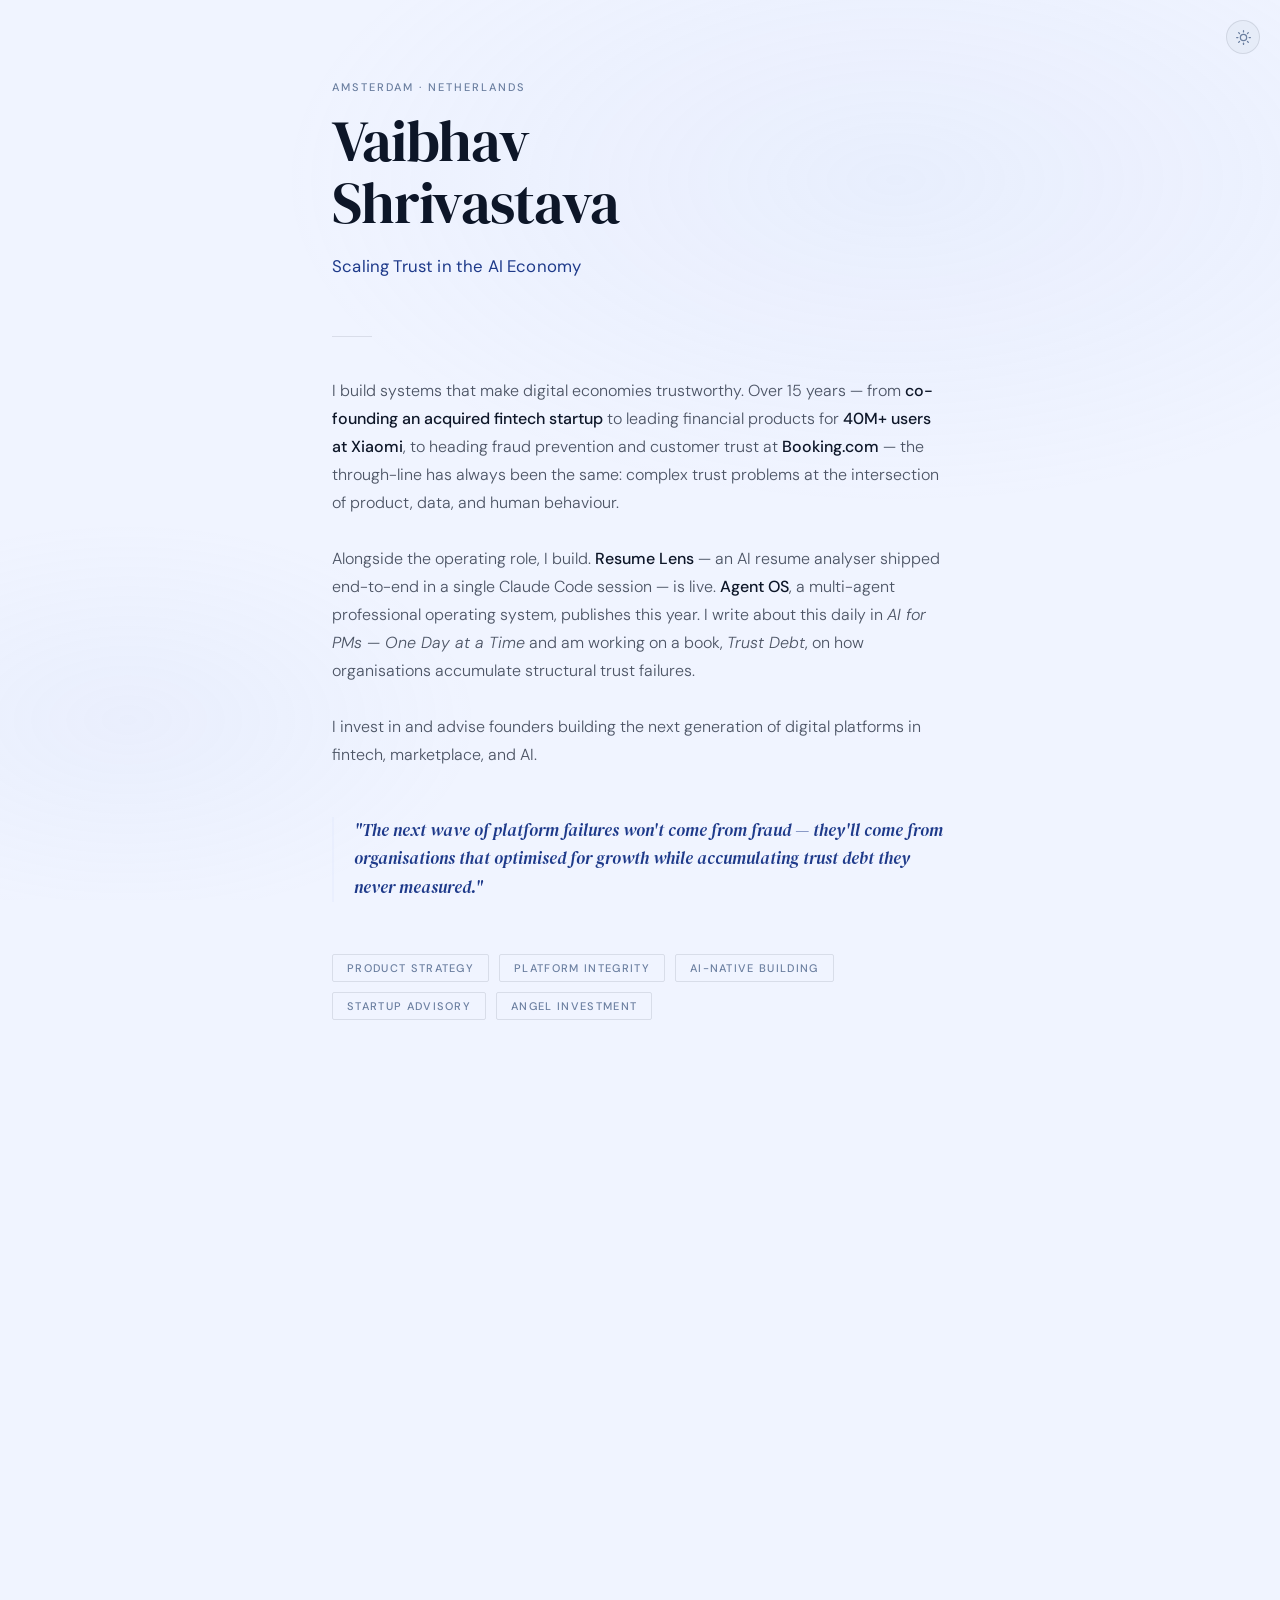
==== index.html @ 631b87b2 "P1 brand upgrade: footer identity, subscribe CTA, Integrity Brief section - Replace footer identity " ====
<!DOCTYPE html>
<html lang="en">
<head>
  <meta charset="UTF-8" />
  <meta name="viewport" content="width=device-width, initial-scale=1.0"/>
  <title>Vaibhav Shrivastava</title>
  <meta name="description" content="Building systems that make digital economies trustworthy. Head of Supplier Fraud at Booking.com. Writing about AI for PMs. Working on Trust Debt." />
  <meta property="og:type" content="website" />
  <meta property="og:url" content="https://vaibhav.sh" />
  <meta property="og:title" content="Vaibhav Shrivastava" />
  <meta property="og:description" content="Building systems that make digital economies trustworthy. Head of Supplier Fraud at Booking.com. Writing about AI for PMs. Working on Trust Debt." />
  <meta name="twitter:card" content="summary_large_image" />
  <meta name="twitter:title" content="Vaibhav Shrivastava" />
  <meta name="twitter:description" content="Building systems that make digital economies trustworthy. Head of Supplier Fraud at Booking.com. Writing about AI for PMs. Working on Trust Debt." />
  <meta property="og:image" content="https://vaibhav.sh/og-image.svg" />
  <meta name="twitter:image" content="https://vaibhav.sh/og-image.svg" />
  <link rel="icon" href="/favicon.svg" type="image/svg+xml" />
  <link rel="preconnect" href="https://fonts.googleapis.com">
  <link rel="preconnect" href="https://fonts.gstatic.com" crossorigin>
  <link href="https://fonts.googleapis.com/css2?family=DM+Serif+Display:ital@0;1&family=DM+Sans:wght@300;400;500&display=swap" rel="stylesheet">
  <link rel="stylesheet" href="/theme.css?v=2">
  <script>(function(){var t=localStorage.getItem('theme')||( window.matchMedia('(prefers-color-scheme: light)').matches?'light':'dark');if(t==='light')document.documentElement.setAttribute('data-theme','light');}());</script>
  <script type="application/ld+json">
  {
    "@context": "https://schema.org",
    "@type": "Person",
    "name": "Vaibhav Shrivastava",
    "url": "https://vaibhav.sh",
    "jobTitle": "Head of Supplier Fraud",
    "worksFor": { "@type": "Organization", "name": "Booking.com" },
    "description": "Building systems that make digital economies trustworthy. Head of Supplier Fraud at Booking.com. Writing about AI for PMs. Working on Trust Debt.",
    "sameAs": [
      "https://www.linkedin.com/in/vaibhavshri",
      "https://github.com/vaibhav-iitr",
      "https://pmstories.substack.com",
      "https://theintegritybrief.substack.com"
    ]
  }
  </script>
  <style>
    :root {
      --navy:     #080e1c;
      --navy-mid: #0d1628;
      --navy-lit: #162040;
      --accent:   #c8d8f8;
      --muted:    #5a7096;
      --white:    #f0f4ff;
      --border:   rgba(200, 216, 248, 0.1);
    }

    *, *::before, *::after { box-sizing: border-box; margin: 0; padding: 0; }

    html { scroll-behavior: smooth; }

    body {
      background: var(--navy);
      color: var(--white);
      font-family: 'DM Sans', sans-serif;
      font-weight: 300;
      min-height: 100vh;
      overflow-x: hidden;
    }

    /* Background texture */
    body::before {
      content: '';
      position: fixed;
      inset: 0;
      background:
        radial-gradient(ellipse 80% 60% at 70% 20%, rgba(30,60,120,0.25) 0%, transparent 60%),
        radial-gradient(ellipse 50% 40% at 10% 80%, rgba(15,35,80,0.3) 0%, transparent 55%);
      pointer-events: none;
      z-index: 0;
    }

    .wrap {
      position: relative;
      z-index: 1;
      max-width: 680px;
      margin: 0 auto;
      padding: 80px 32px 60px;
    }

    /* ── Header ── */
    .header {
      margin-bottom: 56px;
      opacity: 0;
      animation: fadeUp 0.8s ease forwards;
    }

    .eyebrow {
      font-size: 11px;
      font-weight: 500;
      letter-spacing: 0.18em;
      text-transform: uppercase;
      color: var(--muted);
      margin-bottom: 16px;
    }

    h1 {
      font-family: 'DM Serif Display', serif;
      font-size: clamp(2.4rem, 6vw, 3.6rem);
      font-weight: 400;
      line-height: 1.08;
      color: var(--white);
      margin-bottom: 20px;
      letter-spacing: -0.02em;
    }

    .tagline {
      font-size: 1.05rem;
      color: var(--accent);
      font-weight: 400;
      letter-spacing: 0.01em;
      line-height: 1.5;
    }

    /* ── Divider ── */
    .rule {
      width: 40px;
      height: 1px;
      background: var(--border);
      margin: 40px 0;
      opacity: 0;
      animation: fadeUp 0.8s ease 0.2s forwards;
    }

    /* ── Bio ── */
    .bio {
      font-size: 1rem;
      line-height: 1.75;
      color: rgba(240, 244, 255, 0.72);
      margin-bottom: 48px;
      opacity: 0;
      animation: fadeUp 0.8s ease 0.3s forwards;
    }

    .bio strong {
      color: var(--white);
      font-weight: 500;
    }

    /* ── Pillars ── */
    .pillars {
      display: flex;
      flex-wrap: wrap;
      gap: 10px;
      margin-bottom: 52px;
      opacity: 0;
      animation: fadeUp 0.8s ease 0.4s forwards;
    }

    .pill {
      font-size: 11px;
      font-weight: 500;
      letter-spacing: 0.12em;
      text-transform: uppercase;
      color: var(--muted);
      border: 1px solid var(--border);
      border-radius: 2px;
      padding: 6px 14px;
      transition: color 0.2s, border-color 0.2s;
    }

    .pill:hover {
      color: var(--accent);
      border-color: rgba(200,216,248,0.3);
    }

    /* ── Links ── */
    .links {
      display: flex;
      flex-direction: column;
      gap: 1px;
      margin-bottom: 52px;
      border: 1px solid var(--border);
      border-radius: 4px;
      overflow: hidden;
      opacity: 0;
      animation: fadeUp 0.8s ease 0.5s forwards;
    }

    .link-item {
      display: flex;
      align-items: center;
      justify-content: space-between;
      padding: 18px 24px;
      background: var(--navy-mid);
      text-decoration: none;
      color: var(--white);
      transition: background 0.2s;
      border-bottom: 1px solid var(--border);
    }

    .link-item:last-child { border-bottom: none; }

    .link-item:hover { background: var(--navy-lit); }

    .link-left {
      display: flex;
      align-items: center;
      gap: 16px;
    }

    .link-icon {
      width: 32px;
      height: 32px;
      display: flex;
      align-items: center;
      justify-content: center;
      color: var(--muted);
    }

    .link-icon svg {
      width: 16px;
      height: 16px;
      fill: currentColor;
    }

    .link-label {
      font-size: 0.9rem;
      font-weight: 400;
      color: var(--white);
    }

    .link-sub {
      font-size: 0.75rem;
      color: var(--muted);
      margin-top: 2px;
    }

    .link-arrow {
      color: var(--muted);
      font-size: 0.9rem;
      transition: transform 0.2s, color 0.2s;
    }

    .link-item:hover .link-arrow {
      transform: translateX(3px);
      color: var(--accent);
    }

    .link-item--muted {
      opacity: 0.5;
      cursor: default;
    }

    .link-item--muted:hover { background: var(--navy-mid); }

    .link-soon {
      font-size: 10px;
      font-weight: 500;
      letter-spacing: 0.12em;
      text-transform: uppercase;
      color: var(--muted);
      border: 1px solid var(--border);
      border-radius: 2px;
      padding: 3px 8px;
    }

    /* ── Subscribe ── */
    .subscribe-section {
      margin-bottom: 52px;
      opacity: 0;
      animation: fadeUp 0.8s ease 0.58s forwards;
    }

    .subscribe-intent {
      font-size: 0.88rem;
      color: rgba(240,244,255,0.55);
      line-height: 1.6;
      margin-bottom: 18px;
    }

    .subscribe-btn {
      display: inline-block;
      font-size: 0.82rem;
      font-weight: 500;
      letter-spacing: 0.08em;
      text-transform: uppercase;
      color: var(--accent);
      text-decoration: none;
      border: 1px solid rgba(200,216,248,0.25);
      border-radius: 3px;
      padding: 11px 22px;
      transition: background 0.2s, border-color 0.2s, color 0.2s;
    }

    .subscribe-btn:hover {
      background: rgba(200,216,248,0.07);
      border-color: rgba(200,216,248,0.45);
      color: var(--white);
    }

    /* ── Contact ── */
    .contact-section {
      margin-bottom: 52px;
      opacity: 0;
      animation: fadeUp 0.8s ease 0.6s forwards;
    }

    .section-label {
      font-size: 11px;
      font-weight: 500;
      letter-spacing: 0.18em;
      text-transform: uppercase;
      color: var(--muted);
      margin-bottom: 20px;
    }

    .contact-intent {
      font-size: 0.88rem;
      color: rgba(240,244,255,0.55);
      line-height: 1.6;
      margin-bottom: 24px;
    }

    form {
      display: flex;
      flex-direction: column;
      gap: 12px;
    }

    .form-row {
      display: grid;
      grid-template-columns: 1fr 1fr;
      gap: 12px;
    }

    input, textarea {
      width: 100%;
      background: var(--navy-mid);
      border: 1px solid var(--border);
      border-radius: 3px;
      padding: 14px 16px;
      color: var(--white);
      font-family: 'DM Sans', sans-serif;
      font-size: 0.88rem;
      font-weight: 300;
      outline: none;
      transition: border-color 0.2s;
      -webkit-appearance: none;
    }

    input::placeholder, textarea::placeholder {
      color: var(--muted);
    }

    input:focus, textarea:focus {
      border-color: rgba(200,216,248,0.35);
    }

    textarea {
      resize: vertical;
      min-height: 120px;
    }

    select {
      width: 100%;
      background: var(--navy-mid);
      border: 1px solid var(--border);
      border-radius: 3px;
      padding: 14px 16px;
      color: var(--white);
      font-family: 'DM Sans', sans-serif;
      font-size: 0.88rem;
      font-weight: 300;
      outline: none;
      transition: border-color 0.2s;
      -webkit-appearance: none;
      appearance: none;
      cursor: pointer;
      background-image: url("data:image/svg+xml,%3Csvg xmlns='http://www.w3.org/2000/svg' width='12' height='8' viewBox='0 0 12 8'%3E%3Cpath d='M1 1l5 5 5-5' stroke='%235a7096' stroke-width='1.5' fill='none' stroke-linecap='round'/%3E%3C/svg%3E");
      background-repeat: no-repeat;
      background-position: right 16px center;
    }

    select:focus { border-color: rgba(200,216,248,0.35); }
    select option { background: var(--navy-mid); color: var(--white); }

    /* ── Thesis pull-quote ── */
    .thesis {
      font-family: 'DM Serif Display', serif;
      font-style: italic;
      font-size: 1.05rem;
      line-height: 1.7;
      color: var(--accent);
      border-left: 2px solid rgba(200,216,248,0.15);
      padding-left: 20px;
      margin: 0 0 52px;
      opacity: 0;
      animation: fadeUp 0.8s ease 0.35s forwards;
    }

    /* ── Footer nav ── */
    .footer-nav { display: flex; align-items: center; gap: 20px; }
    .footer-nav-link {
      font-size: 0.78rem;
      color: var(--muted);
      text-decoration: none;
      letter-spacing: 0.05em;
      transition: color 0.2s;
    }
    .footer-nav-link:hover { color: var(--accent); }

    .form-note {
      font-size: 0.78rem;
      color: var(--muted);
      line-height: 1.5;
    }

    button[type="submit"] {
      align-self: flex-start;
      background: transparent;
      border: 1px solid rgba(200,216,248,0.3);
      border-radius: 3px;
      padding: 13px 28px;
      color: var(--accent);
      font-family: 'DM Sans', sans-serif;
      font-size: 0.82rem;
      font-weight: 500;
      letter-spacing: 0.1em;
      text-transform: uppercase;
      cursor: pointer;
      transition: background 0.2s, border-color 0.2s, color 0.2s;
    }

    button[type="submit"]:hover {
      background: rgba(200,216,248,0.07);
      border-color: rgba(200,216,248,0.5);
      color: var(--white);
    }

    .success-msg {
      display: none;
      font-size: 0.88rem;
      color: var(--accent);
      padding: 14px 16px;
      border: 1px solid rgba(200,216,248,0.2);
      border-radius: 3px;
      background: rgba(200,216,248,0.04);
    }

    /* ── Footer ── */
    footer {
      border-top: 1px solid var(--border);
      padding-top: 28px;
      display: flex;
      justify-content: space-between;
      align-items: center;
      opacity: 0;
      animation: fadeUp 0.8s ease 0.7s forwards;
    }

    .footer-name {
      font-size: 0.78rem;
      color: var(--muted);
      letter-spacing: 0.05em;
    }

    .footer-domain {
      font-size: 0.78rem;
      color: var(--muted);
      letter-spacing: 0.05em;
    }

    /* ── Animations ── */
    @keyframes fadeUp {
      from { opacity: 0; transform: translateY(16px); }
      to   { opacity: 1; transform: translateY(0); }
    }

    /* ── Responsive ── */
    @media (max-width: 480px) {
      .wrap { padding: 56px 24px 48px; }
      .form-row { grid-template-columns: 1fr; }
      footer { flex-direction: column; gap: 8px; text-align: center; }
    }
  </style>
</head>
<body>
  <button class="theme-toggle" id="themeToggle" aria-label="Toggle theme">
    <svg class="icon-moon" viewBox="0 0 24 24"><path d="M21 12.79A9 9 0 1 1 11.21 3 7 7 0 0 0 21 12.79z"/></svg>
    <svg class="icon-sun" viewBox="0 0 24 24"><circle cx="12" cy="12" r="5"/><line x1="12" y1="1" x2="12" y2="3"/><line x1="12" y1="21" x2="12" y2="23"/><line x1="4.22" y1="4.22" x2="5.64" y2="5.64"/><line x1="18.36" y1="18.36" x2="19.78" y2="19.78"/><line x1="1" y1="12" x2="3" y2="12"/><line x1="21" y1="12" x2="23" y2="12"/><line x1="4.22" y1="19.78" x2="5.64" y2="18.36"/><line x1="18.36" y1="5.64" x2="19.78" y2="4.22"/></svg>
  </button>
  <div class="wrap">

    <!-- Header -->
    <header class="header">
      <p class="eyebrow">Amsterdam · Netherlands</p>
      <h1>Vaibhav<br>Shrivastava</h1>
      <p class="tagline">Scaling Trust in the AI Economy</p>
    </header>

    <div class="rule"></div>

    <!-- Bio -->
    <p class="bio">
      I build systems that make digital economies trustworthy. Over 15 years — from
      <strong>co-founding an acquired fintech startup</strong> to leading financial products
      for <strong>40M+ users at Xiaomi</strong>, to heading fraud prevention and customer
      trust at <strong>Booking.com</strong> — the through-line has always been the same:
      complex trust problems at the intersection of product, data, and human behaviour.<br><br>
      Alongside the operating role, I build. <strong>Resume Lens</strong> — an AI resume
      analyser shipped end-to-end in a single Claude Code session — is live. <strong>Agent OS</strong>,
      a multi-agent professional operating system, publishes this year. I write about this daily
      in <em>AI for PMs — One Day at a Time</em> and am working on a book, <em>Trust Debt</em>,
      on how organisations accumulate structural trust failures.<br><br>
      I invest in and advise founders building the next generation of digital platforms in
      fintech, marketplace, and AI.
    </p>

    <!-- Thesis pull-quote -->
    <blockquote class="thesis">"The next wave of platform failures won't come from fraud — they'll come from organisations that optimised for growth while accumulating trust debt they never measured."</blockquote>

    <!-- Pillars -->
    <div class="pillars">
      <span class="pill">Product Strategy</span>
      <span class="pill">Platform Integrity</span>
      <span class="pill">AI-Native Building</span>
      <span class="pill">Startup Advisory</span>
      <span class="pill">Angel Investment</span>
    </div>

    <!-- Links -->
    <div class="links">
      <a class="link-item" href="https://www.linkedin.com/in/vaibhavshri" target="_blank" rel="noopener">
        <div class="link-left">
          <div class="link-icon">
            <svg viewBox="0 0 24 24" xmlns="http://www.w3.org/2000/svg">
              <path d="M20.447 20.452h-3.554v-5.569c0-1.328-.027-3.037-1.852-3.037-1.853 0-2.136 1.445-2.136 2.939v5.667H9.351V9h3.414v1.561h.046c.477-.9 1.637-1.85 3.37-1.85 3.601 0 4.267 2.37 4.267 5.455v6.286zM5.337 7.433a2.062 2.062 0 01-2.063-2.065 2.064 2.064 0 112.063 2.065zm1.782 13.019H3.555V9h3.564v11.452zM22.225 0H1.771C.792 0 0 .774 0 1.729v20.542C0 23.227.792 24 1.771 24h20.451C23.2 24 24 23.227 24 22.271V1.729C24 .774 23.2 0 22.222 0h.003z"/>
            </svg>
          </div>
          <div>
            <div class="link-label">LinkedIn</div>
            <div class="link-sub">linkedin.com/in/vaibhavshri</div>
          </div>
        </div>
        <span class="link-arrow">→</span>
      </a>

      <a class="link-item" href="https://pmstories.substack.com" target="_blank" rel="noopener">
        <div class="link-left">
          <div class="link-icon">
            <svg viewBox="0 0 24 24" xmlns="http://www.w3.org/2000/svg">
              <path d="M22.539 8.242H1.46V5.406h21.08v2.836zM1.46 10.812V24L12 18.11 22.54 24V10.812H1.46zM22.54 0H1.46v2.836h21.08V0z"/>
            </svg>
          </div>
          <div>
            <div class="link-label">Product Manager Stories</div>
            <div class="link-sub">AI for PMs — one day at a time</div>
          </div>
        </div>
        <span class="link-arrow">→</span>
      </a>

      <a class="link-item" href="https://theintegritybrief.substack.com" target="_blank" rel="noopener">
        <div class="link-left">
          <div class="link-icon">
            <svg viewBox="0 0 24 24" xmlns="http://www.w3.org/2000/svg">
              <path d="M22.539 8.242H1.46V5.406h21.08v2.836zM1.46 10.812V24L12 18.11 22.54 24V10.812H1.46zM22.54 0H1.46v2.836h21.08V0z"/>
            </svg>
          </div>
          <div>
            <div class="link-label">The Integrity Brief</div>
            <div class="link-sub">Trust, fraud and platform integrity in the AI economy</div>
          </div>
        </div>
        <span class="link-arrow">→</span>
      </a>

      <a class="link-item" href="/agent-os">
        <div class="link-left">
          <div class="link-icon">
            <svg viewBox="0 0 24 24" xmlns="http://www.w3.org/2000/svg" fill="currentColor">
              <circle cx="12" cy="3.5" r="2.5"/>
              <circle cx="4" cy="18.5" r="2.5"/>
              <circle cx="20" cy="18.5" r="2.5"/>
              <rect x="11.25" y="6" width="1.5" height="6" rx="0.75"/>
              <rect x="5.5" y="17.75" width="7" height="1.5" rx="0.75"/>
              <rect x="11.5" y="17.75" width="7" height="1.5" rx="0.75"/>
              <rect x="7.1" y="11" width="1.5" height="7.2" rx="0.75" transform="rotate(-30 7.1 11)"/>
              <rect x="13.9" y="11" width="1.5" height="7.2" rx="0.75" transform="rotate(30 13.9 11)"/>
            </svg>
          </div>
          <div>
            <div class="link-label">Agent OS</div>
            <div class="link-sub">A working set of AI agents one operator uses every day — open source</div>
          </div>
        </div>
        <span class="link-arrow">→</span>
      </a>

      <a class="link-item" href="https://resumelens-olive.vercel.app" target="_blank" rel="noopener">
        <div class="link-left">
          <div class="link-icon">
            <svg viewBox="0 0 24 24" xmlns="http://www.w3.org/2000/svg">
              <path d="M14 2H6a2 2 0 0 0-2 2v16a2 2 0 0 0 2 2h12a2 2 0 0 0 2-2V8l-6-6zm-1 1.5L18.5 9H13V3.5zM6 20V4h5v7h7v9H6z"/>
            </svg>
          </div>
          <div>
            <div class="link-label">Resume Lens</div>
            <div class="link-sub">Four-reader resume analyser — built end to end in a single session</div>
          </div>
        </div>
        <span class="link-arrow">→</span>
      </a>

      <a class="link-item" href="https://github.com/vaibhav-iitr" target="_blank" rel="noopener">
        <div class="link-left">
          <div class="link-icon">
            <svg viewBox="0 0 24 24" xmlns="http://www.w3.org/2000/svg">
              <path d="M12 .297c-6.63 0-12 5.373-12 12 0 5.303 3.438 9.8 8.205 11.385.6.113.82-.258.82-.577 0-.285-.01-1.04-.015-2.04-3.338.724-4.042-1.61-4.042-1.61C4.422 18.07 3.633 17.7 3.633 17.7c-1.087-.744.084-.729.084-.729 1.205.084 1.838 1.236 1.838 1.236 1.07 1.835 2.809 1.305 3.495.998.108-.776.417-1.305.76-1.605-2.665-.3-5.466-1.332-5.466-5.93 0-1.31.465-2.38 1.235-3.22-.135-.303-.54-1.523.105-3.176 0 0 1.005-.322 3.3 1.23.96-.267 1.98-.399 3-.405 1.02.006 2.04.138 3 .405 2.28-1.552 3.285-1.23 3.285-1.23.645 1.653.24 2.873.12 3.176.765.84 1.23 1.91 1.23 3.22 0 4.61-2.805 5.625-5.475 5.92.42.36.81 1.096.81 2.22 0 1.606-.015 2.896-.015 3.286 0 .315.21.69.825.57C20.565 22.092 24 17.592 24 12.297c0-6.627-5.373-12-12-12"/>
            </svg>
          </div>
          <div>
            <div class="link-label">GitHub</div>
            <div class="link-sub">github.com/vaibhav-iitr</div>
          </div>
        </div>
        <span class="link-arrow">→</span>
      </a>
    </div>

    <!-- Subscribe CTA -->
    <div class="subscribe-section">
      <p class="section-label">Follow the series</p>
      <p class="subscribe-intent">Daily writing on building with AI as a product leader — from someone doing it in practice.</p>
      <a class="subscribe-btn" href="https://pmstories.substack.com/subscribe" target="_blank" rel="noopener">Subscribe on Substack →</a>
    </div>

    <!-- Contact -->
    <div class="contact-section">
      <p class="section-label">Get in touch</p>
      <p class="contact-intent">
        Open to advising early and growth-stage startups in fintech, marketplace and AI.
        Angel investing in founders tackling trust and integrity in the digital economy.
        Available for one-on-one mentorship with product leaders and startup founders.
      </p>
      <form id="contactForm" action="https://formspree.io/f/xdapozjl" method="POST">
        <div class="form-row">
          <input type="text" name="name" placeholder="Your name" required />
          <input type="email" name="email" placeholder="Your email" required />
        </div>
        <select name="subject">
          <option value="" disabled selected>What's this about?</option>
          <option value="Advisory engagement">Advisory engagement</option>
          <option value="Mentorship">Mentorship — PM or founder</option>
          <option value="Angel investment">Angel investment pitch</option>
          <option value="Speaking or podcast">Speaking or podcast</option>
          <option value="Press">Press</option>
          <option value="Other">Other</option>
        </select>
        <textarea name="message" placeholder="Tell me about what you're building..." required></textarea>
        <input type="text" name="_gotcha" style="display:none" tabindex="-1" autocomplete="off" />
        <p class="form-note">Your message goes directly to my inbox. I read everything.</p>
        <button type="submit">Send message</button>
        <div class="success-msg" id="successMsg">
          Thanks — I'll be in touch shortly.
        </div>
      </form>
    </div>

    <!-- Footer -->
    <footer>
      <span class="footer-name">Operator · Builder · Investor</span>
      <nav class="footer-nav">
        <a href="/now" class="footer-nav-link">Now</a>
        <a href="/writing" class="footer-nav-link">Writing</a>
        <span class="footer-domain">vaibhav.sh</span>
      </nav>
    </footer>

  </div>

  <script>
    document.getElementById('contactForm').addEventListener('submit', async function(e) {
      e.preventDefault();
      const form = this;
      const btn = form.querySelector('button[type="submit"]');
      const successMsg = document.getElementById('successMsg');

      btn.disabled = true;
      btn.textContent = 'Sending…';

      try {
        const res = await fetch(form.action, {
          method: 'POST',
          body: new FormData(form),
          headers: { 'Accept': 'application/json' }
        });

        if (res.ok) {
          successMsg.style.display = 'block';
          form.reset();
          btn.style.display = 'none';
        } else {
          btn.textContent = 'Something went wrong — email me directly';
          btn.disabled = false;
        }
      } catch {
        btn.textContent = 'Something went wrong — email me directly';
        btn.disabled = false;
      }
    });
  </script>
  <script src="/theme.js" defer></script>
</body>
</html>
---- theme.css ----
/* Light theme variable overrides */
html[data-theme="light"] {
  --navy:     #f0f4ff;
  --navy-mid: #e6ecf8;
  --navy-lit: #d9e2f4;
  --accent:   #1e3a8a;
  --muted:    #6b7fa0;
  --white:    #0d1628;
  --border:   rgba(13, 22, 40, 0.1);
}

/* Tone down the gradient overlay in light mode */
html[data-theme="light"] body::before {
  background:
    radial-gradient(ellipse 80% 60% at 70% 20%, rgba(180, 200, 240, 0.12) 0%, transparent 60%),
    radial-gradient(ellipse 50% 40% at 10% 80%, rgba(160, 185, 230, 0.08) 0%, transparent 55%);
}

/* Override hardcoded rgba text colours (light bg equivalents) */
html[data-theme="light"] .bio {
  color: rgba(13, 22, 40, 0.72);
}

html[data-theme="light"] .contact-intent {
  color: rgba(13, 22, 40, 0.55);
}

html[data-theme="light"] .prose p {
  color: rgba(13, 22, 40, 0.70);
}

html[data-theme="light"] .pattern-body,
html[data-theme="light"] .agent-desc {
  color: rgba(13, 22, 40, 0.55);
}

html[data-theme="light"] .now-body {
  color: rgba(13, 22, 40, 0.65);
}

html[data-theme="light"] .now-body em {
  color: rgba(13, 22, 40, 0.82);
}

html[data-theme="light"] .link-item {
  color: var(--white);
}

/* Thesis pull-quote on index uses --accent colour — already flips via variable */

/* Theme toggle button */
.theme-toggle {
  position: fixed;
  top: 20px;
  right: 20px;
  width: 34px;
  height: 34px;
  border-radius: 50%;
  border: 1px solid var(--border);
  background: var(--navy-mid);
  color: var(--muted);
  cursor: pointer;
  display: flex;
  align-items: center;
  justify-content: center;
  transition: background 0.2s, border-color 0.2s, color 0.2s;
  z-index: 200;
  padding: 0;
}

.theme-toggle:hover {
  background: var(--navy-lit);
  color: var(--accent);
  border-color: rgba(200, 216, 248, 0.3);
}

html[data-theme="light"] .theme-toggle:hover {
  border-color: rgba(13, 22, 40, 0.25);
}

.theme-toggle svg {
  width: 15px;
  height: 15px;
  stroke: currentColor;
  fill: none;
  stroke-width: 2;
  stroke-linecap: round;
  stroke-linejoin: round;
}

/* Dark mode: show moon. Light mode: show sun. */
.icon-sun  { display: none; }
.icon-moon { display: block; }

html[data-theme="light"] .icon-sun  { display: block; }
html[data-theme="light"] .icon-moon { display: none; }
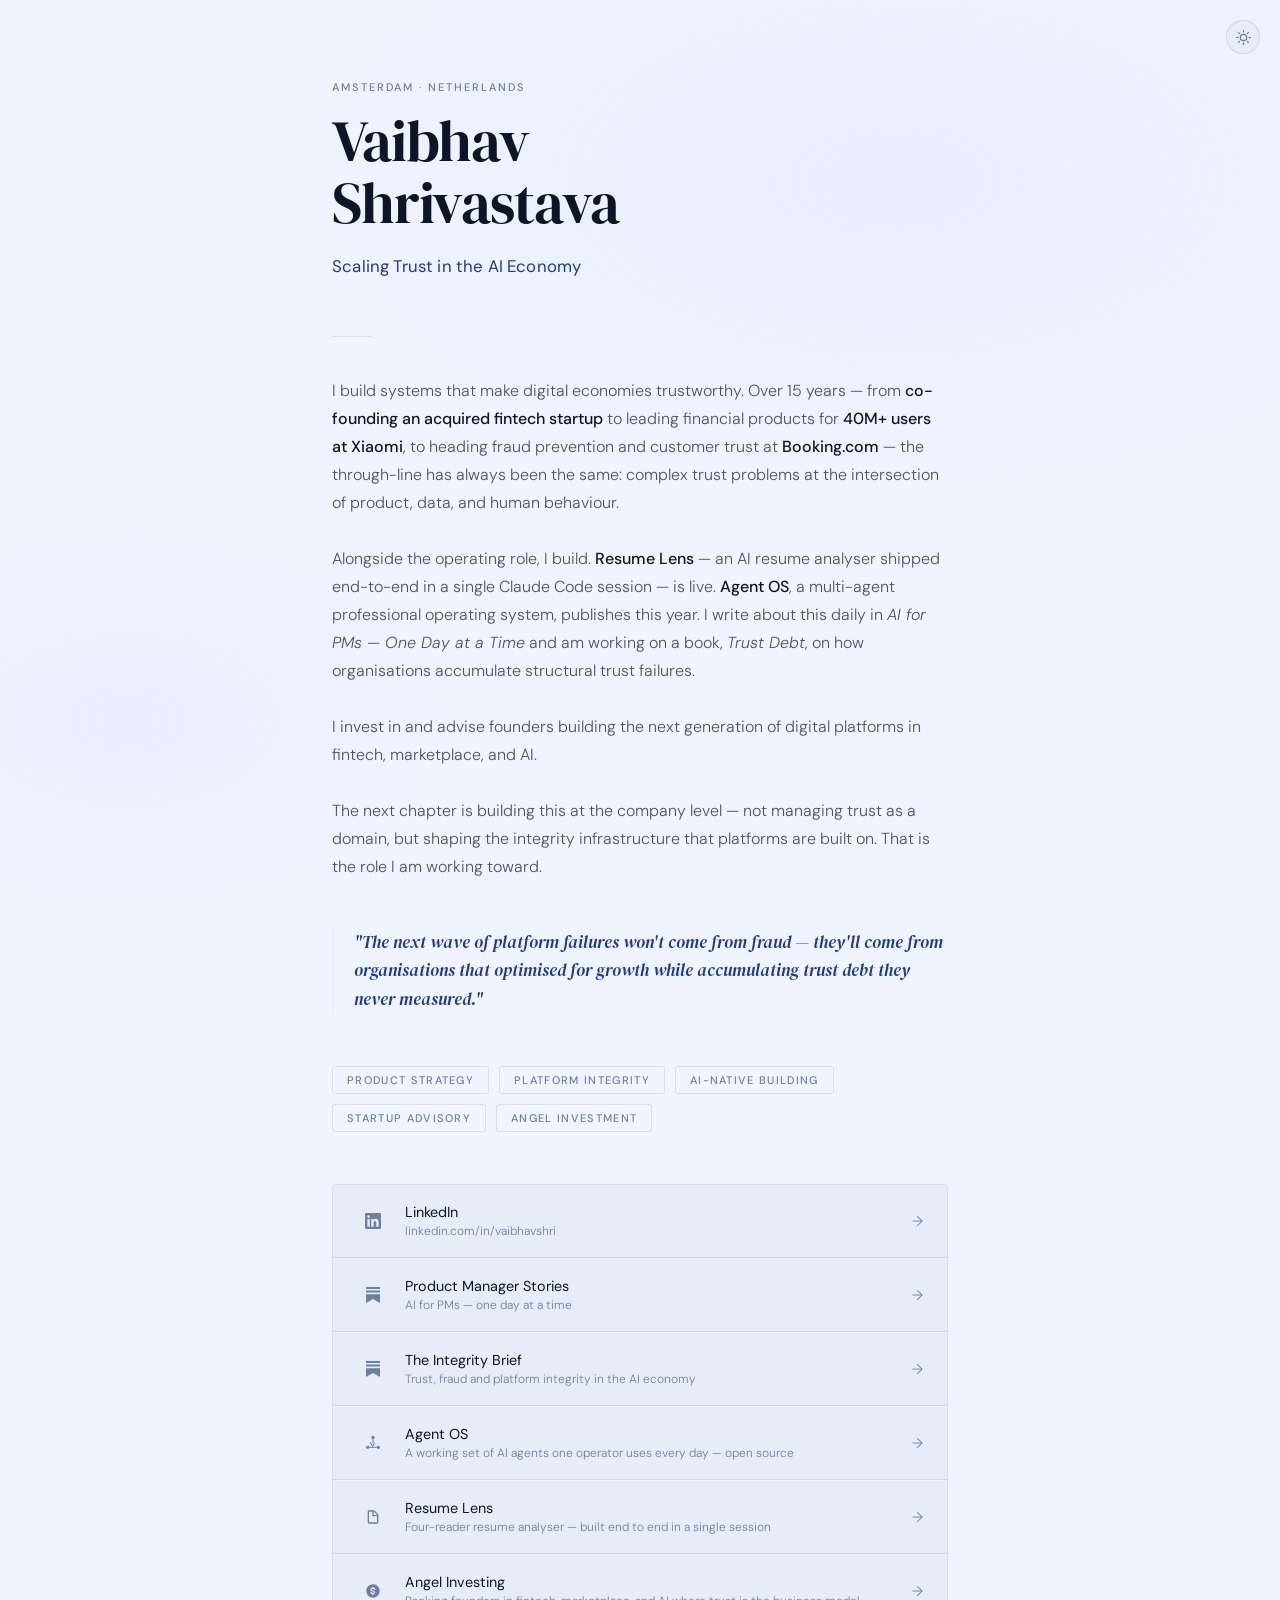
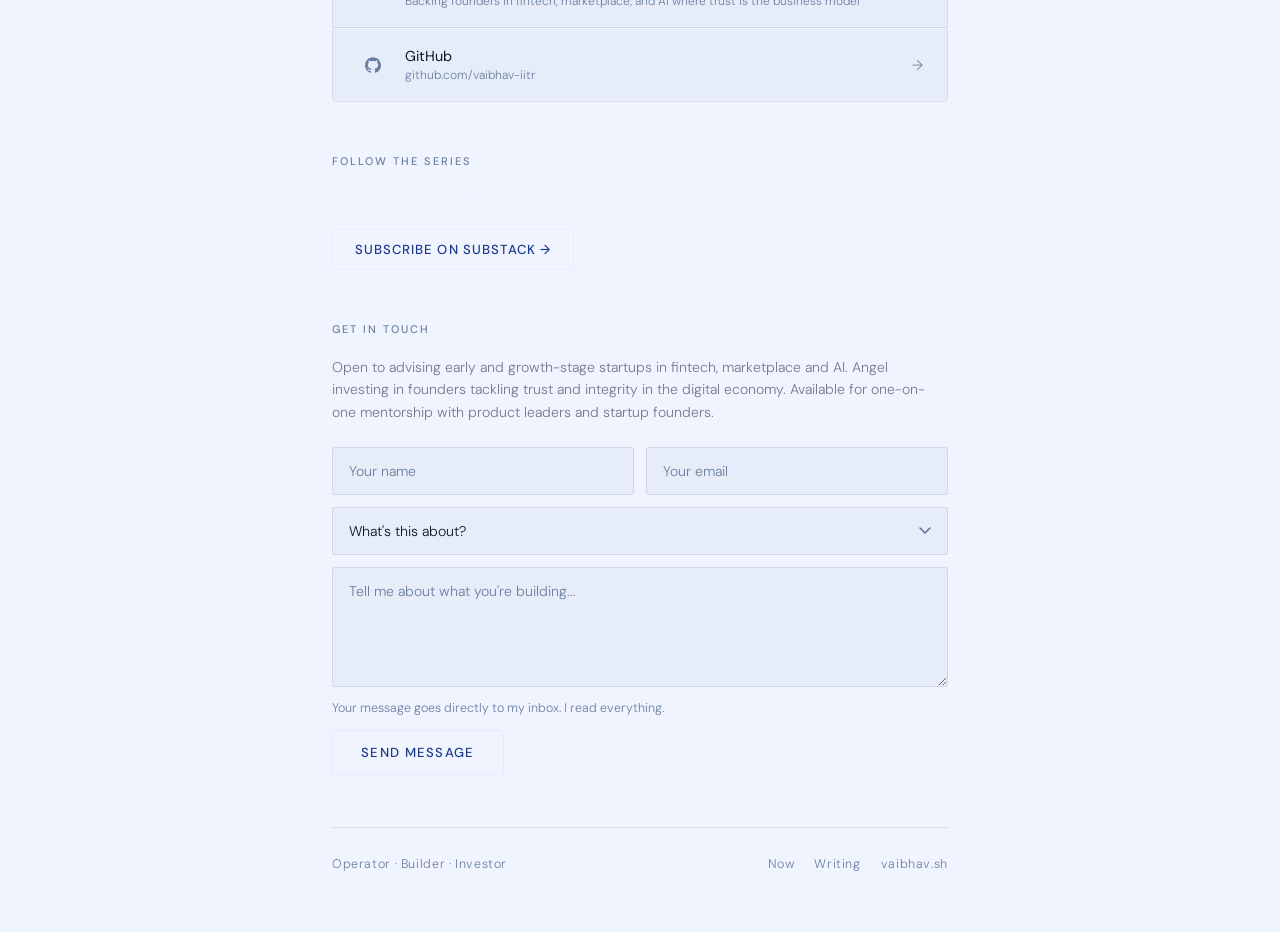
==== commit a056bd4b: "P2: forward-looking bio paragraph, invest page (thesis-first), homepage link - Add forward-looking 4" ====
--- a/index.html
+++ b/index.html
@@ -507,7 +507,10 @@
       in <em>AI for PMs — One Day at a Time</em> and am working on a book, <em>Trust Debt</em>,
       on how organisations accumulate structural trust failures.<br><br>
       I invest in and advise founders building the next generation of digital platforms in
-      fintech, marketplace, and AI.
+      fintech, marketplace, and AI.<br><br>
+      The next chapter is building this at the company level — not managing trust as a domain,
+      but shaping the integrity infrastructure that platforms are built on. That is the role
+      I am working toward.
     </p>
 
     <!-- Thesis pull-quote -->
@@ -601,6 +604,21 @@
           <div>
             <div class="link-label">Resume Lens</div>
             <div class="link-sub">Four-reader resume analyser — built end to end in a single session</div>
+          </div>
+        </div>
+        <span class="link-arrow">→</span>
+      </a>
+
+      <a class="link-item" href="/invest">
+        <div class="link-left">
+          <div class="link-icon">
+            <svg viewBox="0 0 24 24" xmlns="http://www.w3.org/2000/svg" fill="currentColor">
+              <path d="M12 2C6.48 2 2 6.48 2 12s4.48 10 10 10 10-4.48 10-10S17.52 2 12 2zm1 14.93V18h-2v-1.07C9.39 16.57 8 15.4 8 14h2c0 .55.9 1 2 1s2-.45 2-1c0-.62-.57-1-2.27-1.37C9.79 12.2 8 11.45 8 10c0-1.4 1.39-2.57 3-2.93V6h2v1.07c1.61.36 3 1.53 3 2.93h-2c0-.55-.9-1-2-1s-2 .45-2 1c0 .62.57 1 2.27 1.37C13.21 11.8 15 12.55 15 14c0 1.4-1.39 2.57-3 2.93z"/>
+            </svg>
+          </div>
+          <div>
+            <div class="link-label">Angel Investing</div>
+            <div class="link-sub">Backing founders in fintech, marketplace, and AI where trust is the business model</div>
           </div>
         </div>
         <span class="link-arrow">→</span>
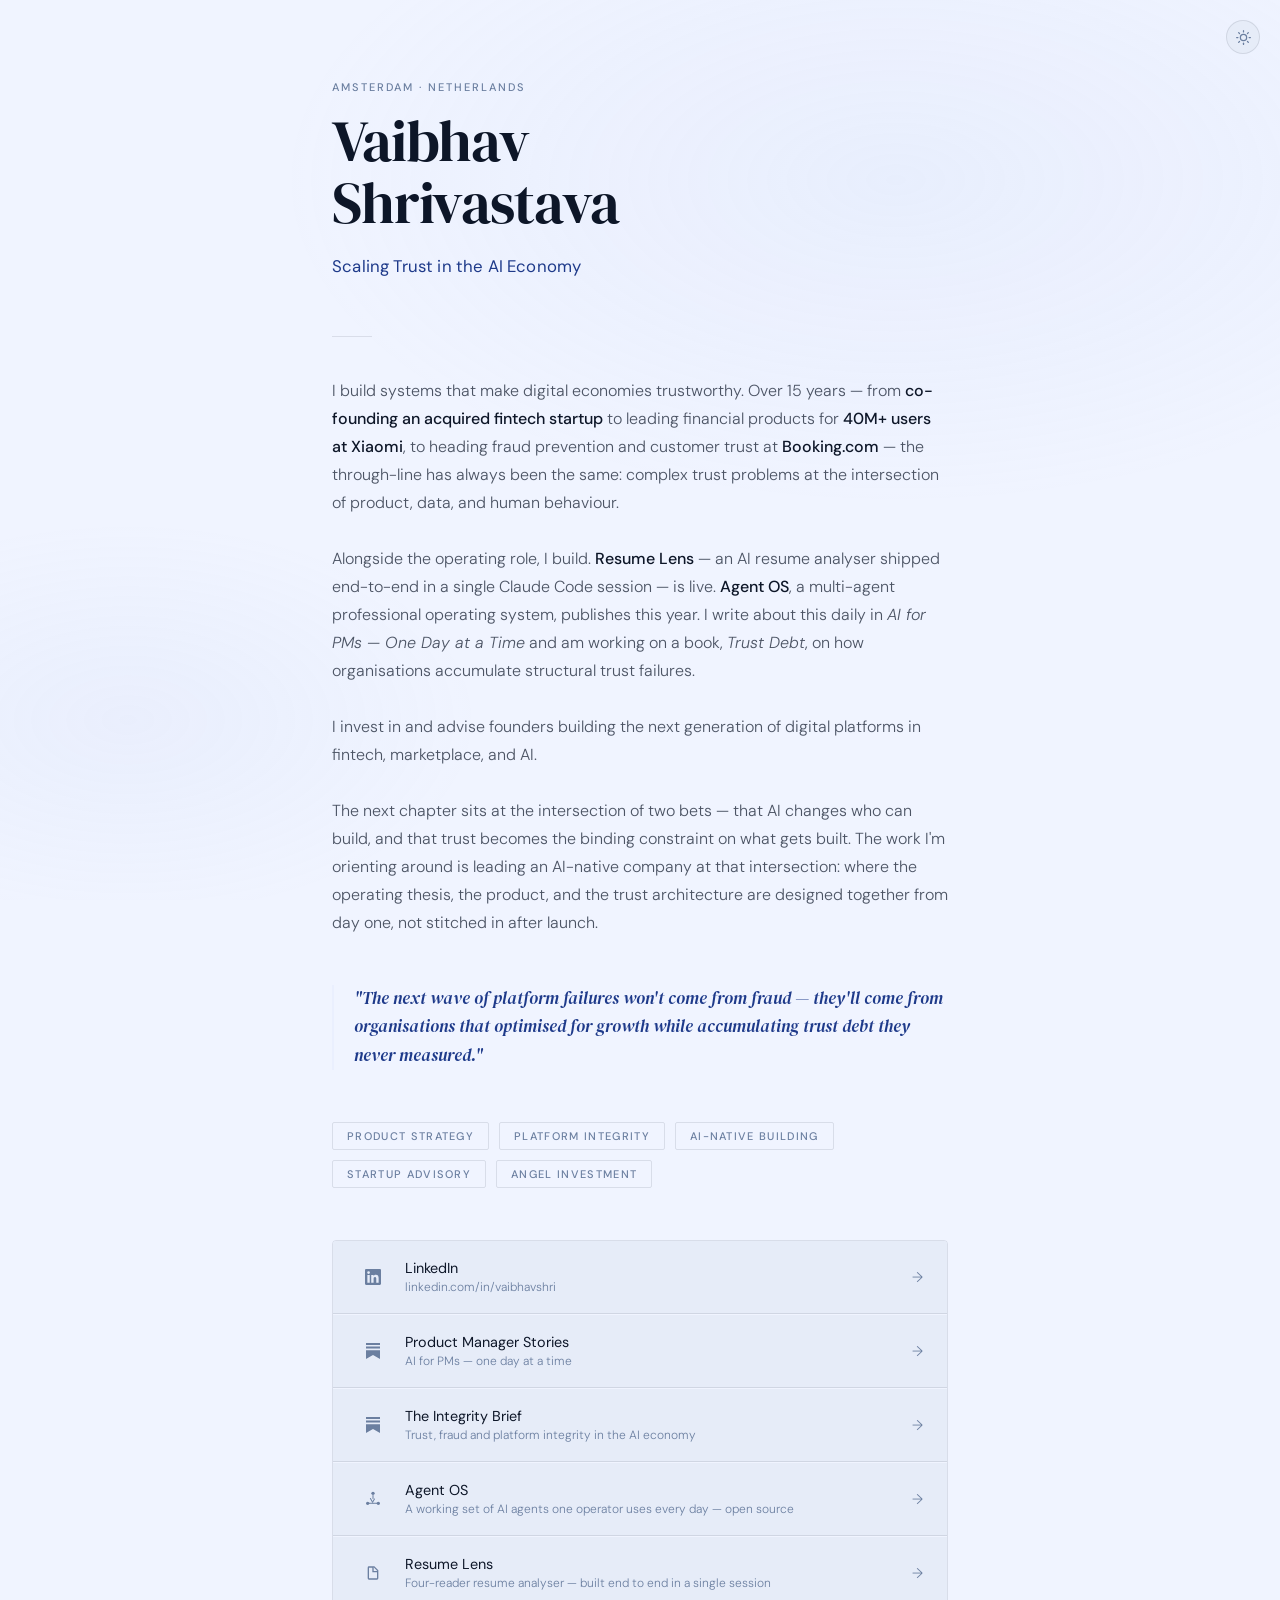
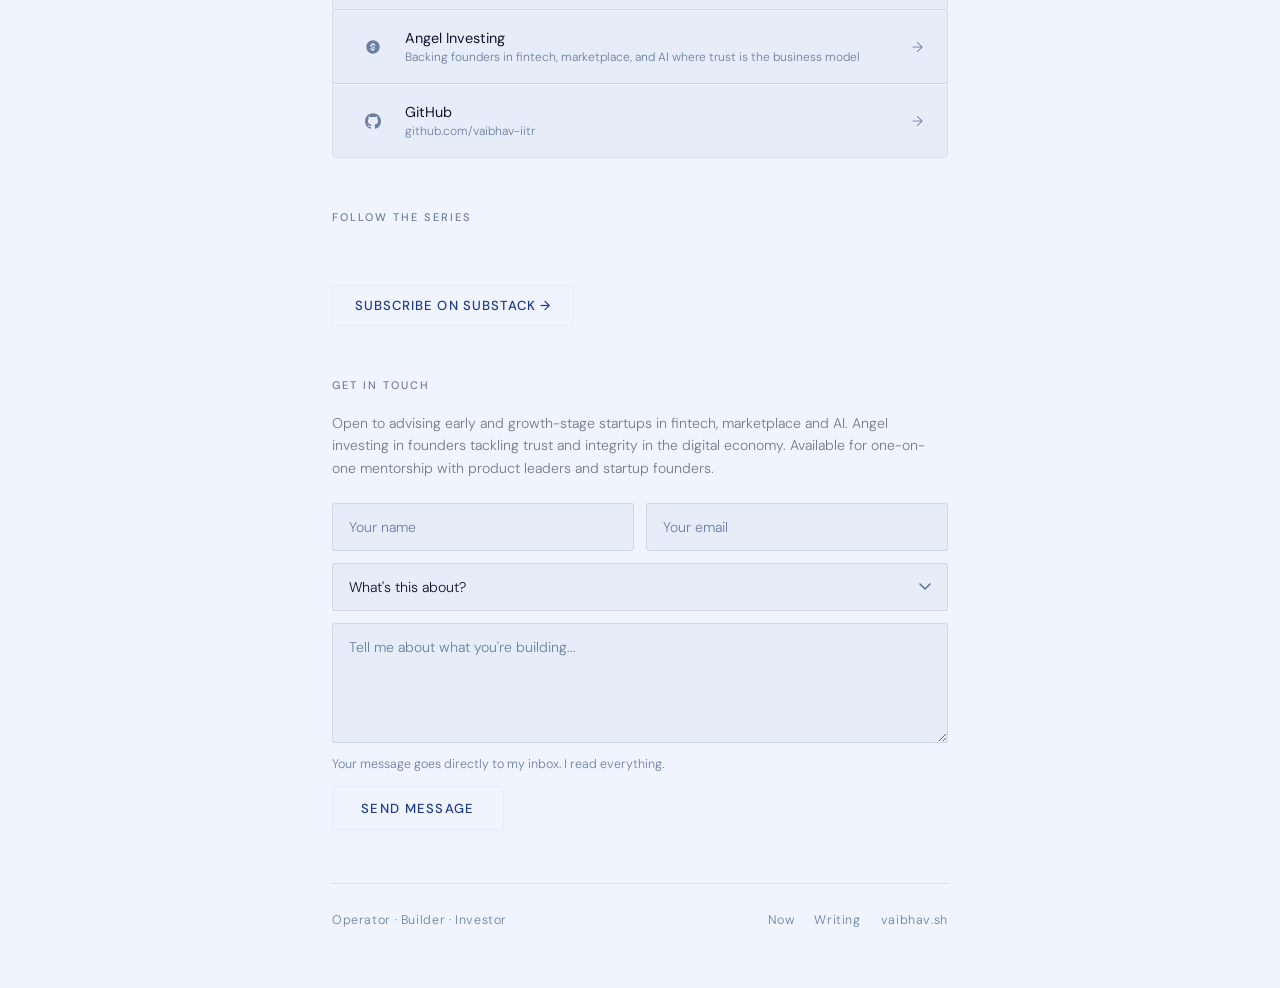
==== commit 4d015559: "GAP 5 + GAP 6: bio paragraph + invest.html copy upgrade GAP 5 (index.html): Replace forward-looking " ====
--- a/index.html
+++ b/index.html
@@ -12,8 +12,8 @@
   <meta name="twitter:card" content="summary_large_image" />
   <meta name="twitter:title" content="Vaibhav Shrivastava" />
   <meta name="twitter:description" content="Building systems that make digital economies trustworthy. Head of Supplier Fraud at Booking.com. Writing about AI for PMs. Working on Trust Debt." />
-  <meta property="og:image" content="https://vaibhav.sh/og-image.svg" />
-  <meta name="twitter:image" content="https://vaibhav.sh/og-image.svg" />
+  <meta property="og:image" content="https://vaibhav.sh/og-image.png" />
+  <meta name="twitter:image" content="https://vaibhav.sh/og-image.png" />
   <link rel="icon" href="/favicon.svg" type="image/svg+xml" />
   <link rel="preconnect" href="https://fonts.googleapis.com">
   <link rel="preconnect" href="https://fonts.gstatic.com" crossorigin>
@@ -508,9 +508,11 @@
       on how organisations accumulate structural trust failures.<br><br>
       I invest in and advise founders building the next generation of digital platforms in
       fintech, marketplace, and AI.<br><br>
-      The next chapter is building this at the company level — not managing trust as a domain,
-      but shaping the integrity infrastructure that platforms are built on. That is the role
-      I am working toward.
+      The next chapter sits at the intersection of two bets — that AI changes who can build,
+      and that trust becomes the binding constraint on what gets built. The work I'm orienting
+      around is leading an AI-native company at that intersection: where the operating thesis,
+      the product, and the trust architecture are designed together from day one, not stitched
+      in after launch.
     </p>
 
     <!-- Thesis pull-quote -->
@@ -594,7 +596,7 @@
         <span class="link-arrow">→</span>
       </a>
 
-      <a class="link-item" href="https://resumelens-olive.vercel.app" target="_blank" rel="noopener">
+      <a class="link-item" href="/resume-lens">
         <div class="link-left">
           <div class="link-icon">
             <svg viewBox="0 0 24 24" xmlns="http://www.w3.org/2000/svg">
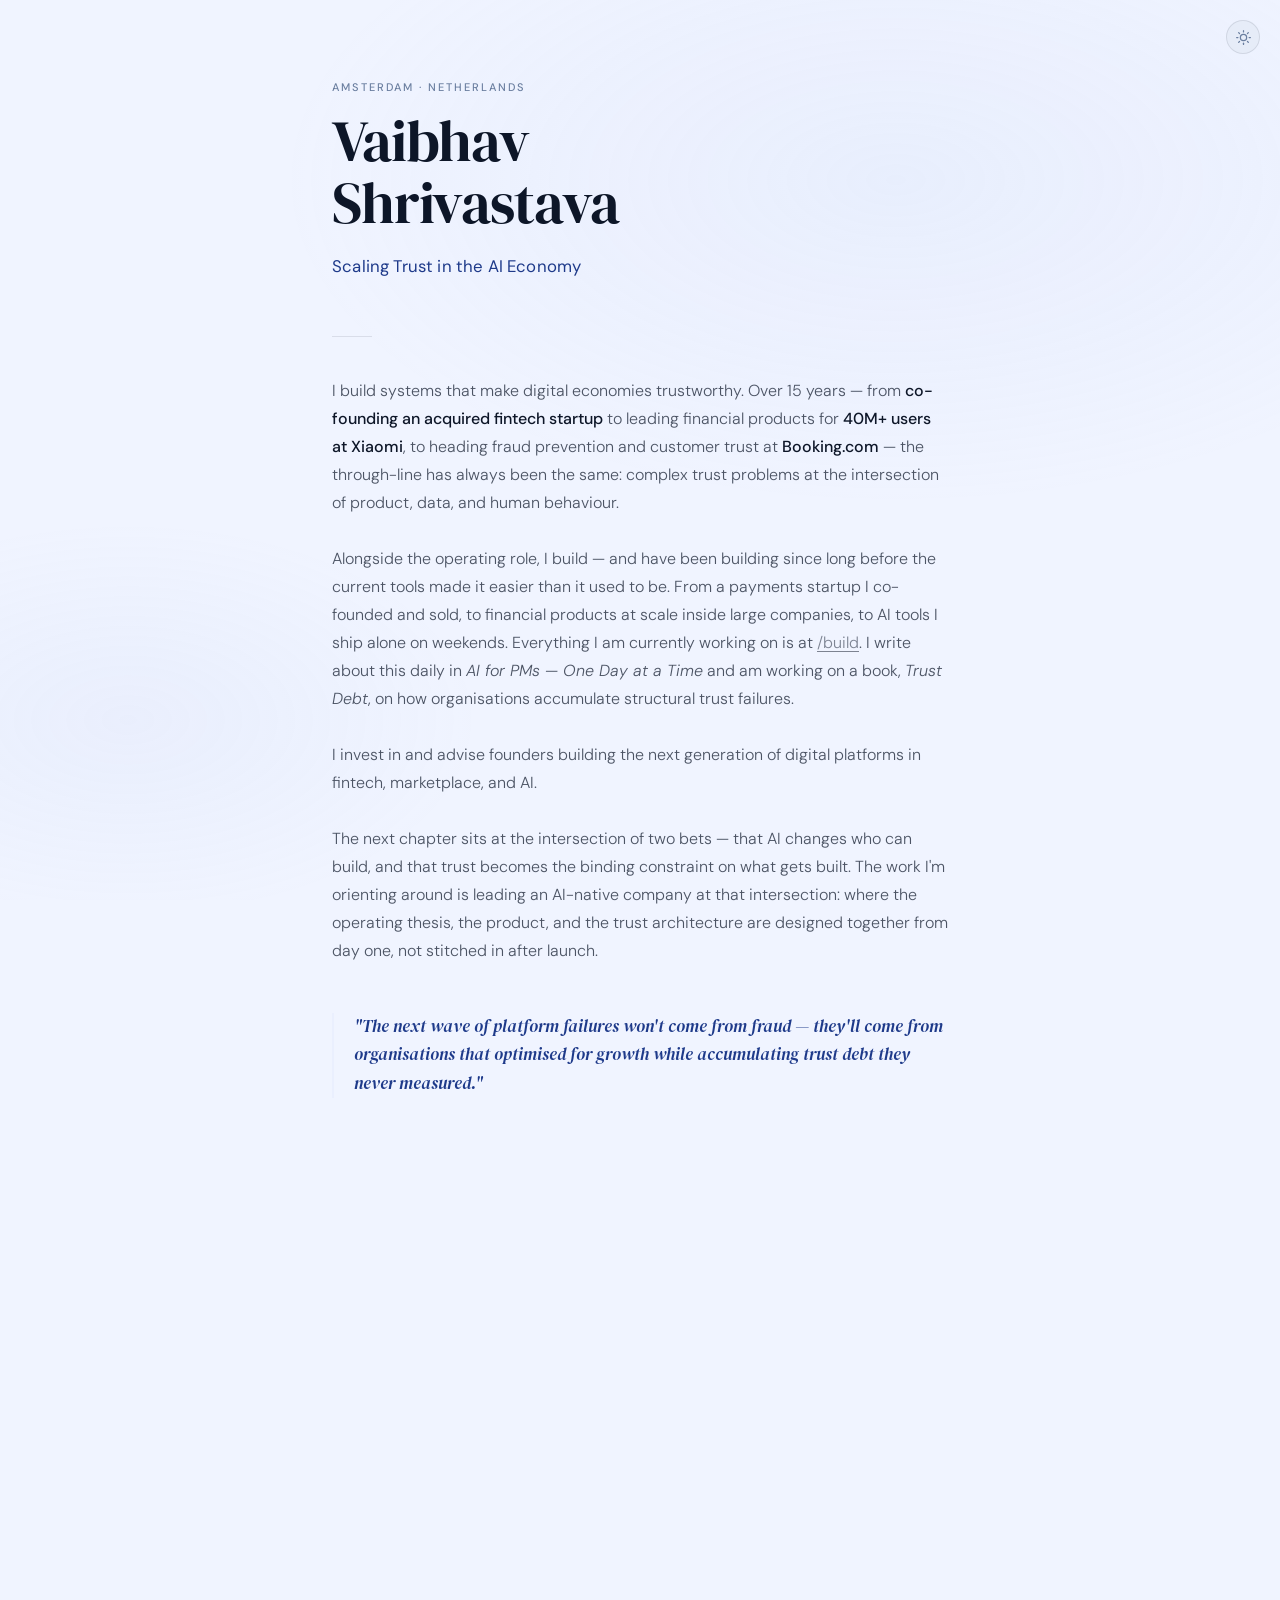
==== commit 915c753c: "Add /build page + update homepage bio and links /build page: three sections — Live (Resume Lens, FIR" ====
--- a/index.html
+++ b/index.html
@@ -501,9 +501,10 @@
       for <strong>40M+ users at Xiaomi</strong>, to heading fraud prevention and customer
       trust at <strong>Booking.com</strong> — the through-line has always been the same:
       complex trust problems at the intersection of product, data, and human behaviour.<br><br>
-      Alongside the operating role, I build. <strong>Resume Lens</strong> — an AI resume
-      analyser shipped end-to-end in a single Claude Code session — is live. <strong>Agent OS</strong>,
-      a multi-agent professional operating system, publishes this year. I write about this daily
+      Alongside the operating role, I build — and have been building since long before the current
+      tools made it easier than it used to be. From a payments startup I co-founded and sold, to
+      financial products at scale inside large companies, to AI tools I ship alone on weekends.
+      Everything I am currently working on is at <a href="/build" style="color:inherit;text-decoration:underline;text-underline-offset:3px;opacity:0.7">/build</a>. I write about this daily
       in <em>AI for PMs — One Day at a Time</em> and am working on a book, <em>Trust Debt</em>,
       on how organisations accumulate structural trust failures.<br><br>
       I invest in and advise founders building the next generation of digital platforms in
@@ -574,38 +575,16 @@
         <span class="link-arrow">→</span>
       </a>
 
-      <a class="link-item" href="/agent-os">
+      <a class="link-item" href="/build">
         <div class="link-left">
           <div class="link-icon">
             <svg viewBox="0 0 24 24" xmlns="http://www.w3.org/2000/svg" fill="currentColor">
-              <circle cx="12" cy="3.5" r="2.5"/>
-              <circle cx="4" cy="18.5" r="2.5"/>
-              <circle cx="20" cy="18.5" r="2.5"/>
-              <rect x="11.25" y="6" width="1.5" height="6" rx="0.75"/>
-              <rect x="5.5" y="17.75" width="7" height="1.5" rx="0.75"/>
-              <rect x="11.5" y="17.75" width="7" height="1.5" rx="0.75"/>
-              <rect x="7.1" y="11" width="1.5" height="7.2" rx="0.75" transform="rotate(-30 7.1 11)"/>
-              <rect x="13.9" y="11" width="1.5" height="7.2" rx="0.75" transform="rotate(30 13.9 11)"/>
+              <path d="M3 17.25V21h3.75L17.81 9.94l-3.75-3.75L3 17.25zM20.71 7.04a1 1 0 0 0 0-1.41l-2.34-2.34a1 1 0 0 0-1.41 0l-1.83 1.83 3.75 3.75 1.83-1.83z"/>
             </svg>
           </div>
           <div>
-            <div class="link-label">Agent OS</div>
-            <div class="link-sub">A working set of AI agents one operator uses every day — open source</div>
-          </div>
-        </div>
-        <span class="link-arrow">→</span>
-      </a>
-
-      <a class="link-item" href="/resume-lens">
-        <div class="link-left">
-          <div class="link-icon">
-            <svg viewBox="0 0 24 24" xmlns="http://www.w3.org/2000/svg">
-              <path d="M14 2H6a2 2 0 0 0-2 2v16a2 2 0 0 0 2 2h12a2 2 0 0 0 2-2V8l-6-6zm-1 1.5L18.5 9H13V3.5zM6 20V4h5v7h7v9H6z"/>
-            </svg>
-          </div>
-          <div>
-            <div class="link-label">Resume Lens</div>
-            <div class="link-sub">Four-reader resume analyser — built end to end in a single session</div>
+            <div class="link-label">Build</div>
+            <div class="link-sub">Live products, work in progress, and fifteen years of shipping</div>
           </div>
         </div>
         <span class="link-arrow">→</span>
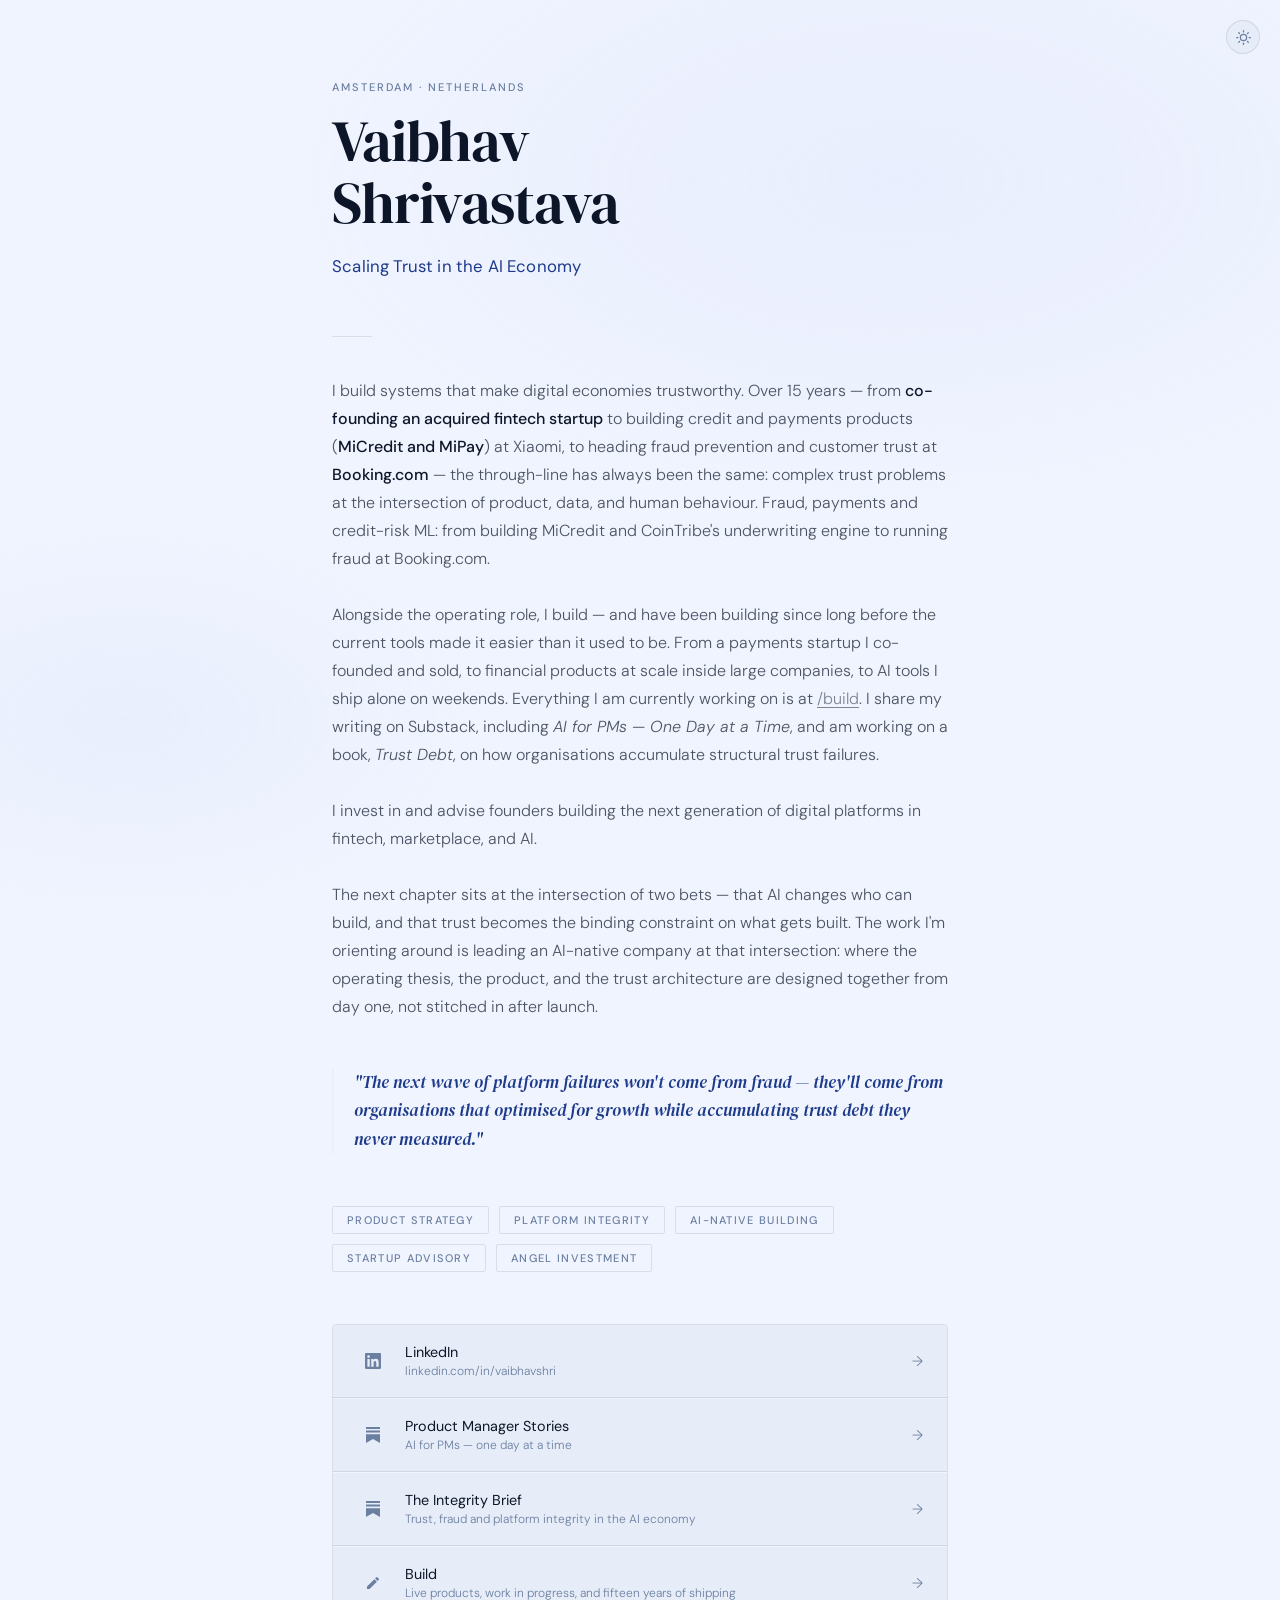
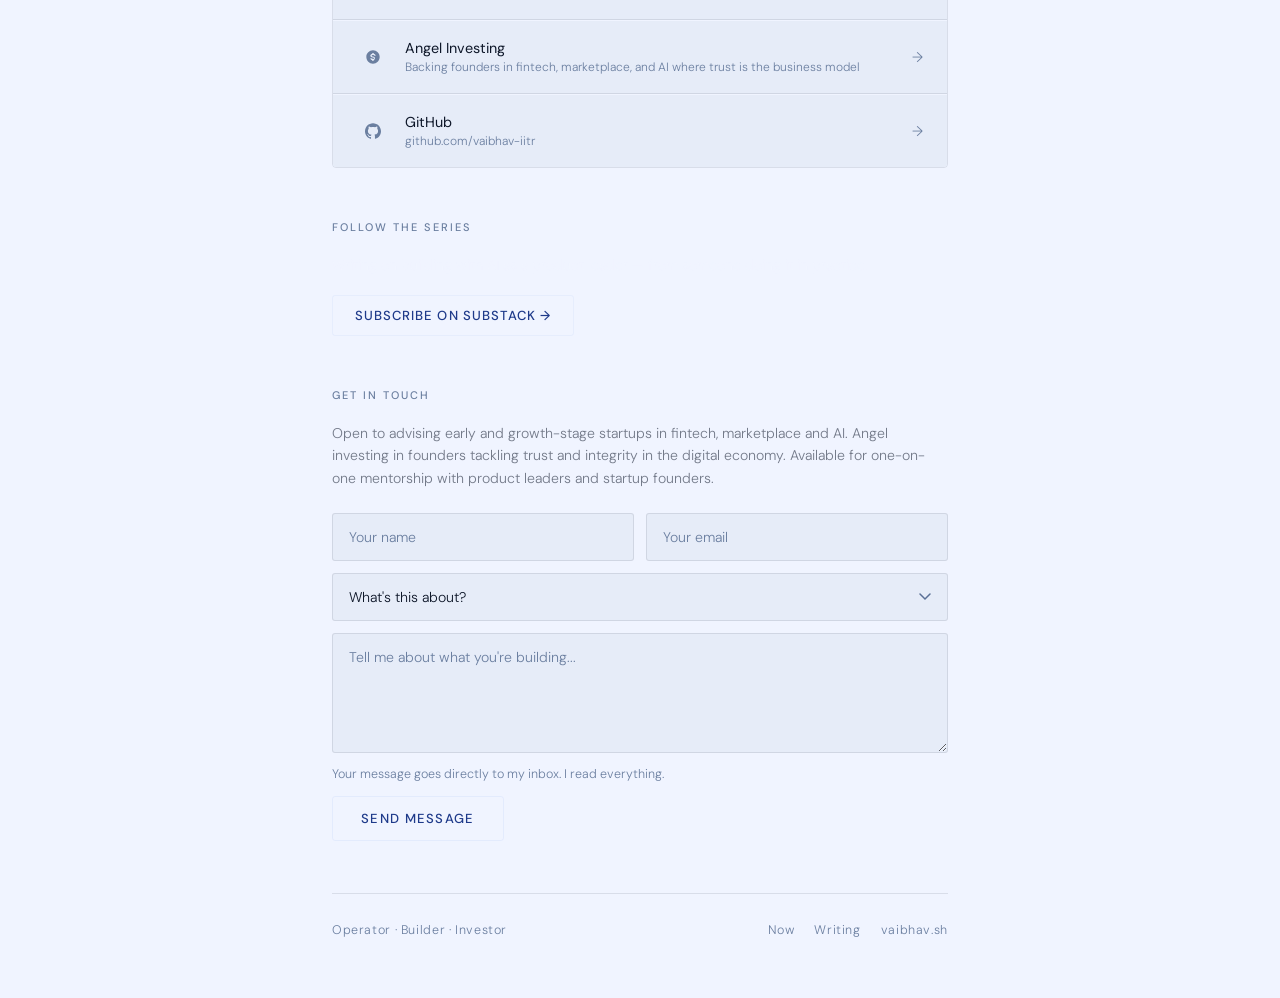
==== commit 70fc933e: "Align site with resume: fix Ruplee/Xiaomi/CoinTribe facts, add Operating block, Agent OS copy, posit" ====
--- a/index.html
+++ b/index.html
@@ -497,15 +497,15 @@
     <!-- Bio -->
     <p class="bio">
       I build systems that make digital economies trustworthy. Over 15 years — from
-      <strong>co-founding an acquired fintech startup</strong> to leading financial products
-      for <strong>40M+ users at Xiaomi</strong>, to heading fraud prevention and customer
+      <strong>co-founding an acquired fintech startup</strong> to building credit and payments
+      products (<strong>MiCredit and MiPay</strong>) at Xiaomi, to heading fraud prevention and customer
       trust at <strong>Booking.com</strong> — the through-line has always been the same:
-      complex trust problems at the intersection of product, data, and human behaviour.<br><br>
+      complex trust problems at the intersection of product, data, and human behaviour. Fraud, payments and credit-risk ML: from building MiCredit and CoinTribe's underwriting engine to running fraud at Booking.com.<br><br>
       Alongside the operating role, I build — and have been building since long before the current
       tools made it easier than it used to be. From a payments startup I co-founded and sold, to
       financial products at scale inside large companies, to AI tools I ship alone on weekends.
-      Everything I am currently working on is at <a href="/build" style="color:inherit;text-decoration:underline;text-underline-offset:3px;opacity:0.7">/build</a>. I write about this daily
-      in <em>AI for PMs — One Day at a Time</em> and am working on a book, <em>Trust Debt</em>,
+      Everything I am currently working on is at <a href="/build" style="color:inherit;text-decoration:underline;text-underline-offset:3px;opacity:0.7">/build</a>. I share my writing
+      on Substack, including <em>AI for PMs — One Day at a Time</em>, and am working on a book, <em>Trust Debt</em>,
       on how organisations accumulate structural trust failures.<br><br>
       I invest in and advise founders building the next generation of digital platforms in
       fintech, marketplace, and AI.<br><br>
@@ -624,7 +624,7 @@
     <!-- Subscribe CTA -->
     <div class="subscribe-section">
       <p class="section-label">Follow the series</p>
-      <p class="subscribe-intent">Daily writing on building with AI as a product leader — from someone doing it in practice.</p>
+      <p class="subscribe-intent">Writing on building with AI as a product leader — from someone doing it in practice.</p>
       <a class="subscribe-btn" href="https://pmstories.substack.com/subscribe" target="_blank" rel="noopener">Subscribe on Substack →</a>
     </div>
 
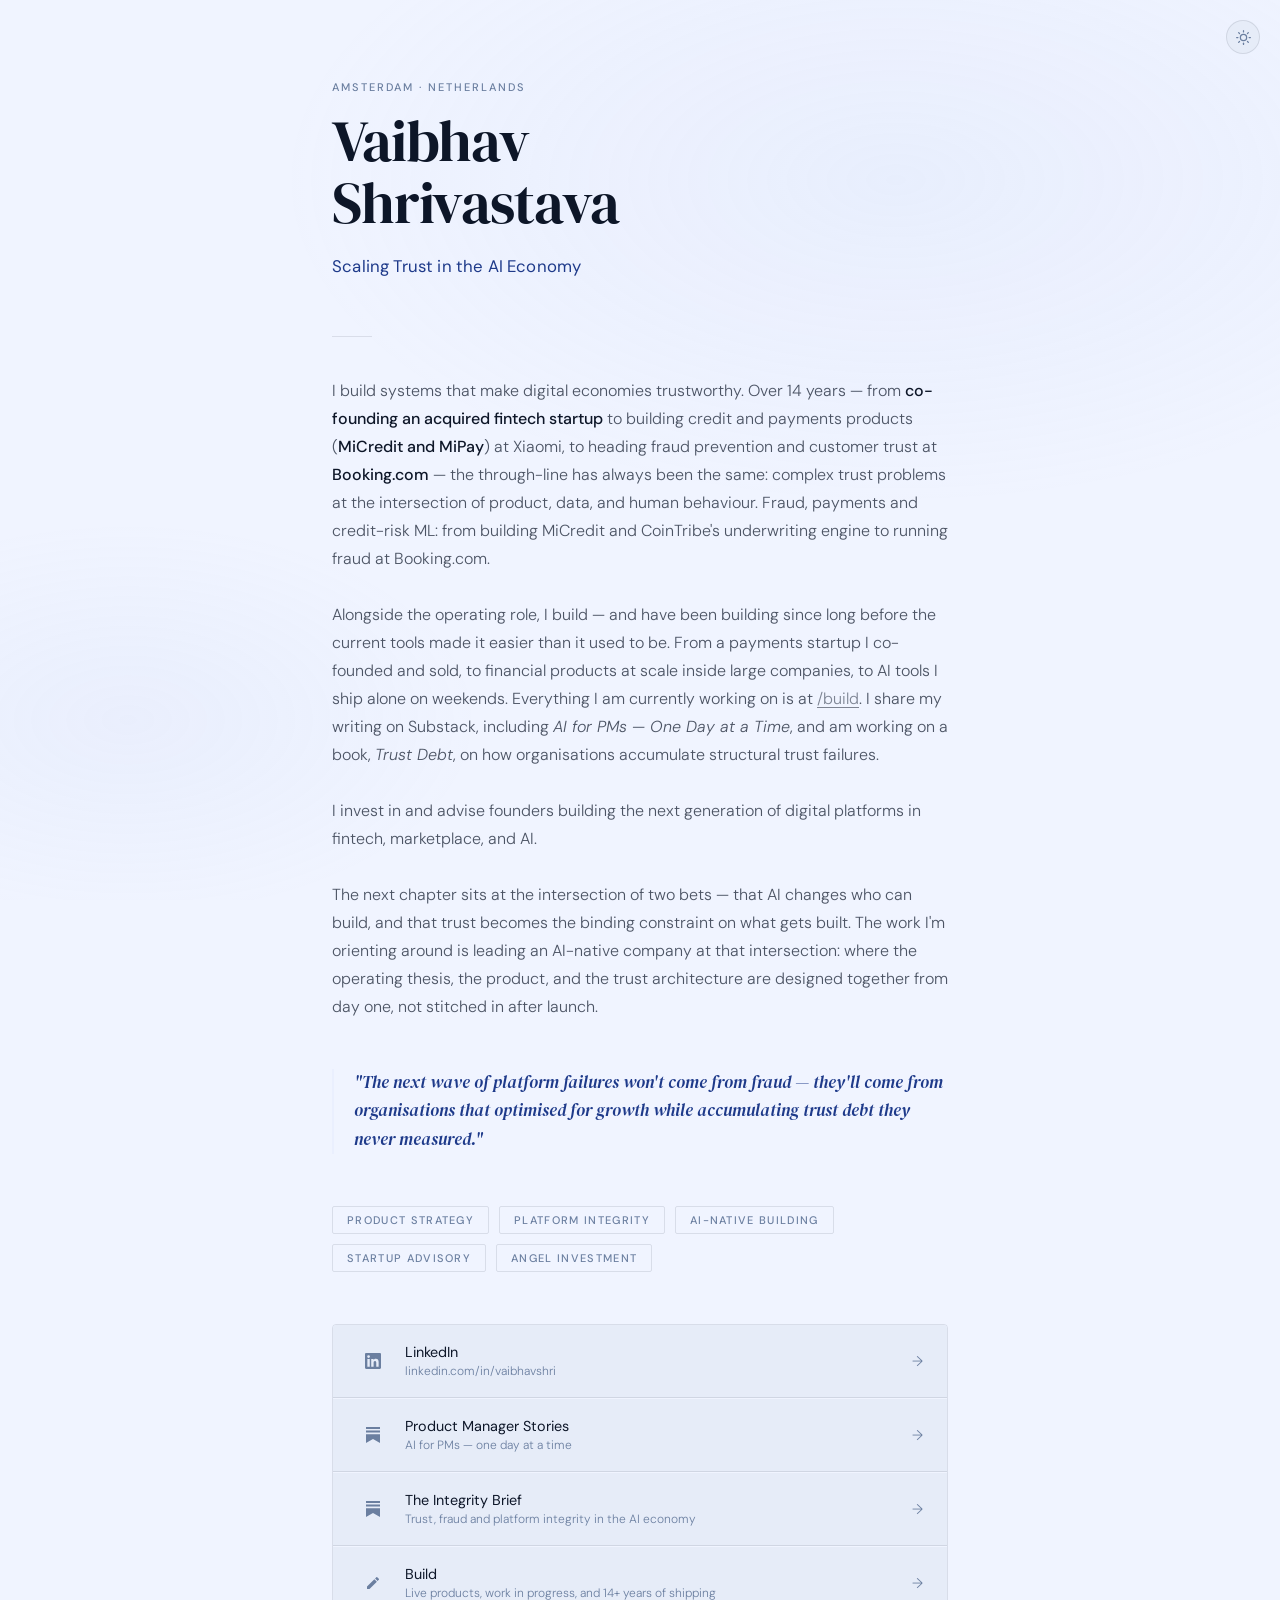
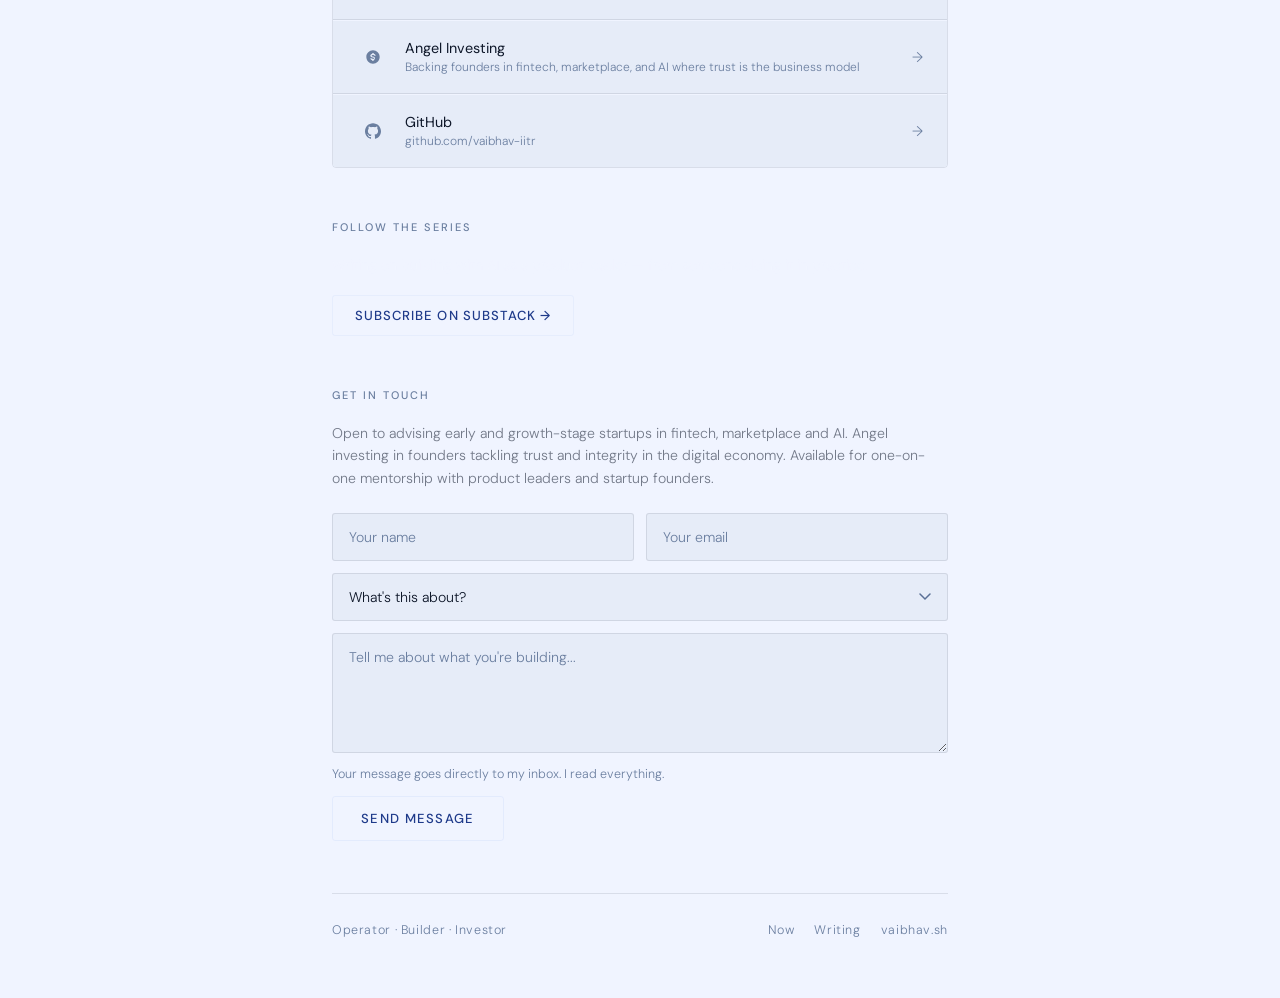
==== commit 425f3d51: "Align site with latest CV: drop 43%/62%, use 14+ years, (Global) title, add AI consulting group and " ====
--- a/index.html
+++ b/index.html
@@ -4,14 +4,14 @@
   <meta charset="UTF-8" />
   <meta name="viewport" content="width=device-width, initial-scale=1.0"/>
   <title>Vaibhav Shrivastava</title>
-  <meta name="description" content="Building systems that make digital economies trustworthy. Head of Supplier Fraud at Booking.com. Writing about AI for PMs. Working on Trust Debt." />
+  <meta name="description" content="Building systems that make digital economies trustworthy. (Global) Head of Supplier Fraud at Booking.com. Writing about AI for PMs. Working on Trust Debt." />
   <meta property="og:type" content="website" />
   <meta property="og:url" content="https://vaibhav.sh" />
   <meta property="og:title" content="Vaibhav Shrivastava" />
-  <meta property="og:description" content="Building systems that make digital economies trustworthy. Head of Supplier Fraud at Booking.com. Writing about AI for PMs. Working on Trust Debt." />
+  <meta property="og:description" content="Building systems that make digital economies trustworthy. (Global) Head of Supplier Fraud at Booking.com. Writing about AI for PMs. Working on Trust Debt." />
   <meta name="twitter:card" content="summary_large_image" />
   <meta name="twitter:title" content="Vaibhav Shrivastava" />
-  <meta name="twitter:description" content="Building systems that make digital economies trustworthy. Head of Supplier Fraud at Booking.com. Writing about AI for PMs. Working on Trust Debt." />
+  <meta name="twitter:description" content="Building systems that make digital economies trustworthy. (Global) Head of Supplier Fraud at Booking.com. Writing about AI for PMs. Working on Trust Debt." />
   <meta property="og:image" content="https://vaibhav.sh/og-image.png" />
   <meta name="twitter:image" content="https://vaibhav.sh/og-image.png" />
   <link rel="icon" href="/favicon.svg" type="image/svg+xml" />
@@ -26,9 +26,9 @@
     "@type": "Person",
     "name": "Vaibhav Shrivastava",
     "url": "https://vaibhav.sh",
-    "jobTitle": "Head of Supplier Fraud",
+    "jobTitle": "(Global) Head of Supplier Fraud",
     "worksFor": { "@type": "Organization", "name": "Booking.com" },
-    "description": "Building systems that make digital economies trustworthy. Head of Supplier Fraud at Booking.com. Writing about AI for PMs. Working on Trust Debt.",
+    "description": "Building systems that make digital economies trustworthy. (Global) Head of Supplier Fraud at Booking.com. Writing about AI for PMs. Working on Trust Debt.",
     "sameAs": [
       "https://www.linkedin.com/in/vaibhavshri",
       "https://github.com/vaibhav-iitr",
@@ -496,7 +496,7 @@
 
     <!-- Bio -->
     <p class="bio">
-      I build systems that make digital economies trustworthy. Over 15 years — from
+      I build systems that make digital economies trustworthy. Over 14 years — from
       <strong>co-founding an acquired fintech startup</strong> to building credit and payments
       products (<strong>MiCredit and MiPay</strong>) at Xiaomi, to heading fraud prevention and customer
       trust at <strong>Booking.com</strong> — the through-line has always been the same:
@@ -584,7 +584,7 @@
           </div>
           <div>
             <div class="link-label">Build</div>
-            <div class="link-sub">Live products, work in progress, and fifteen years of shipping</div>
+            <div class="link-sub">Live products, work in progress, and 14+ years of shipping</div>
           </div>
         </div>
         <span class="link-arrow">→</span>
